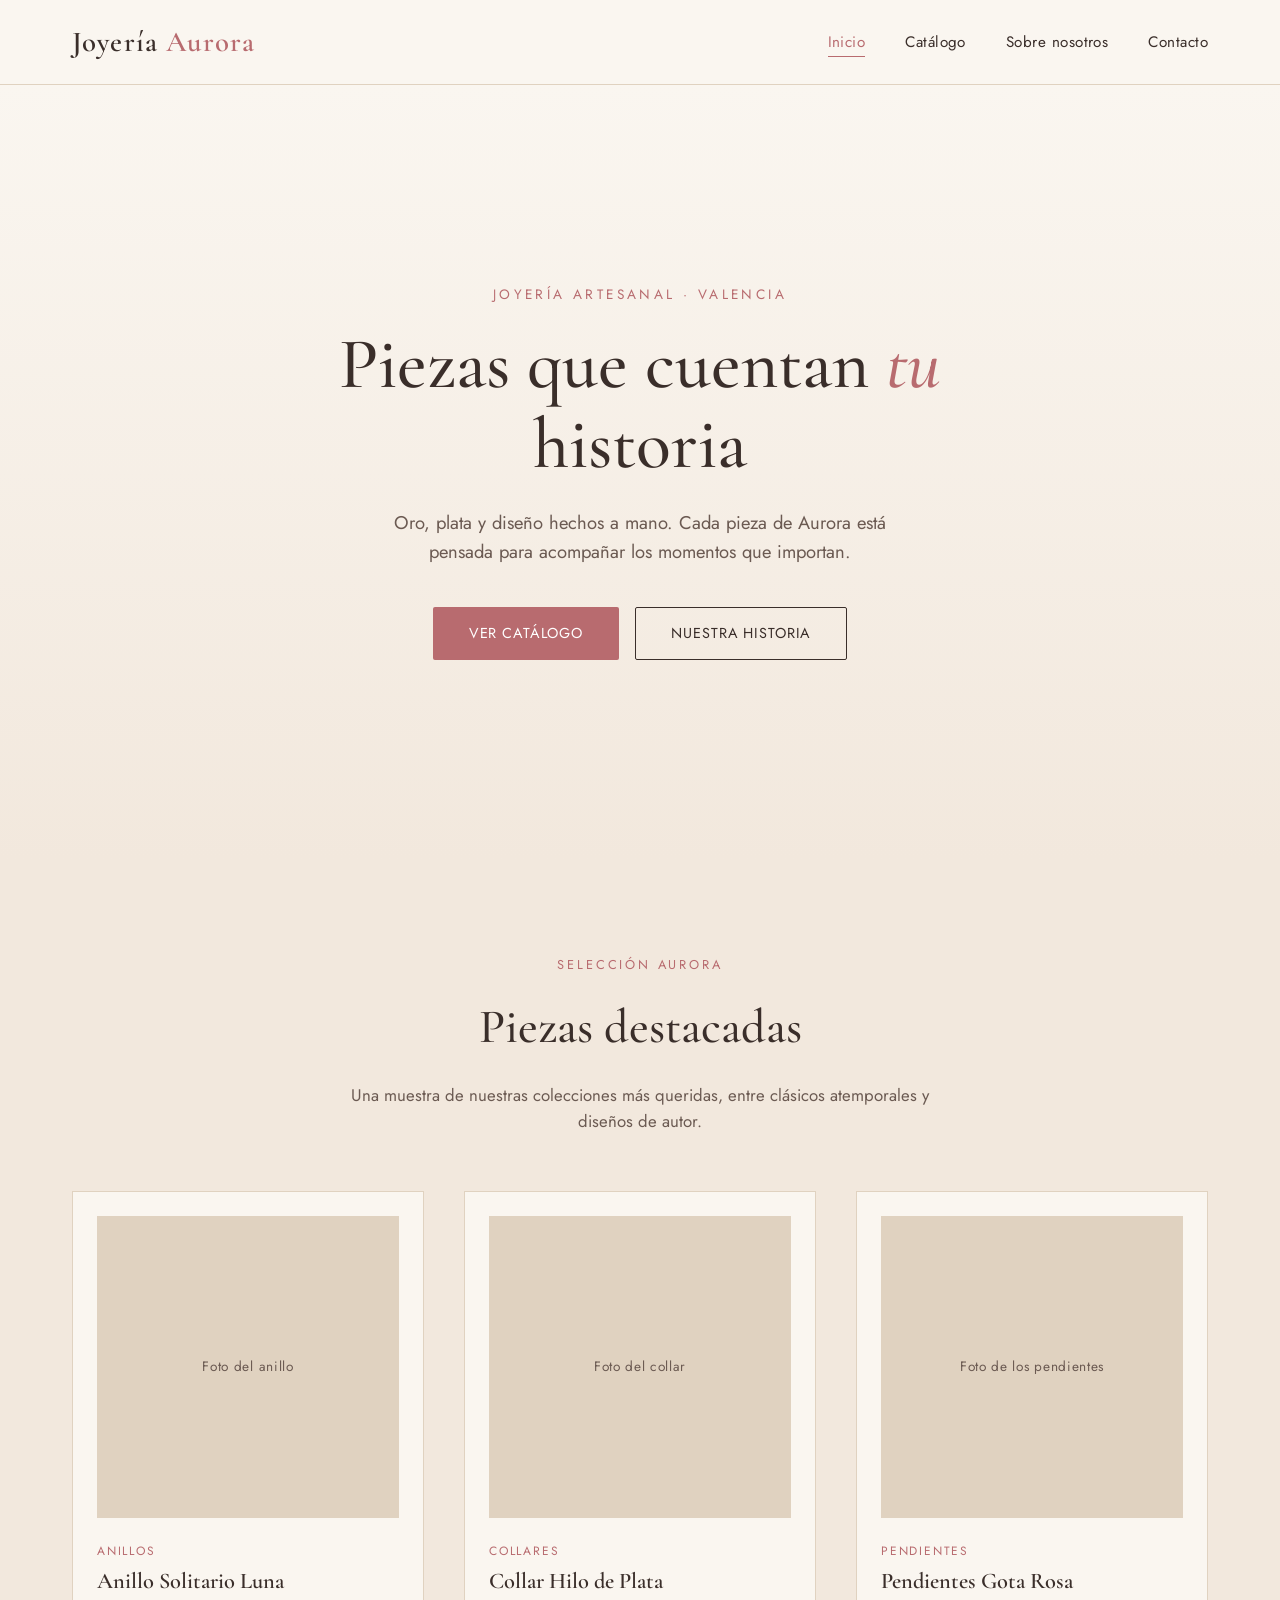
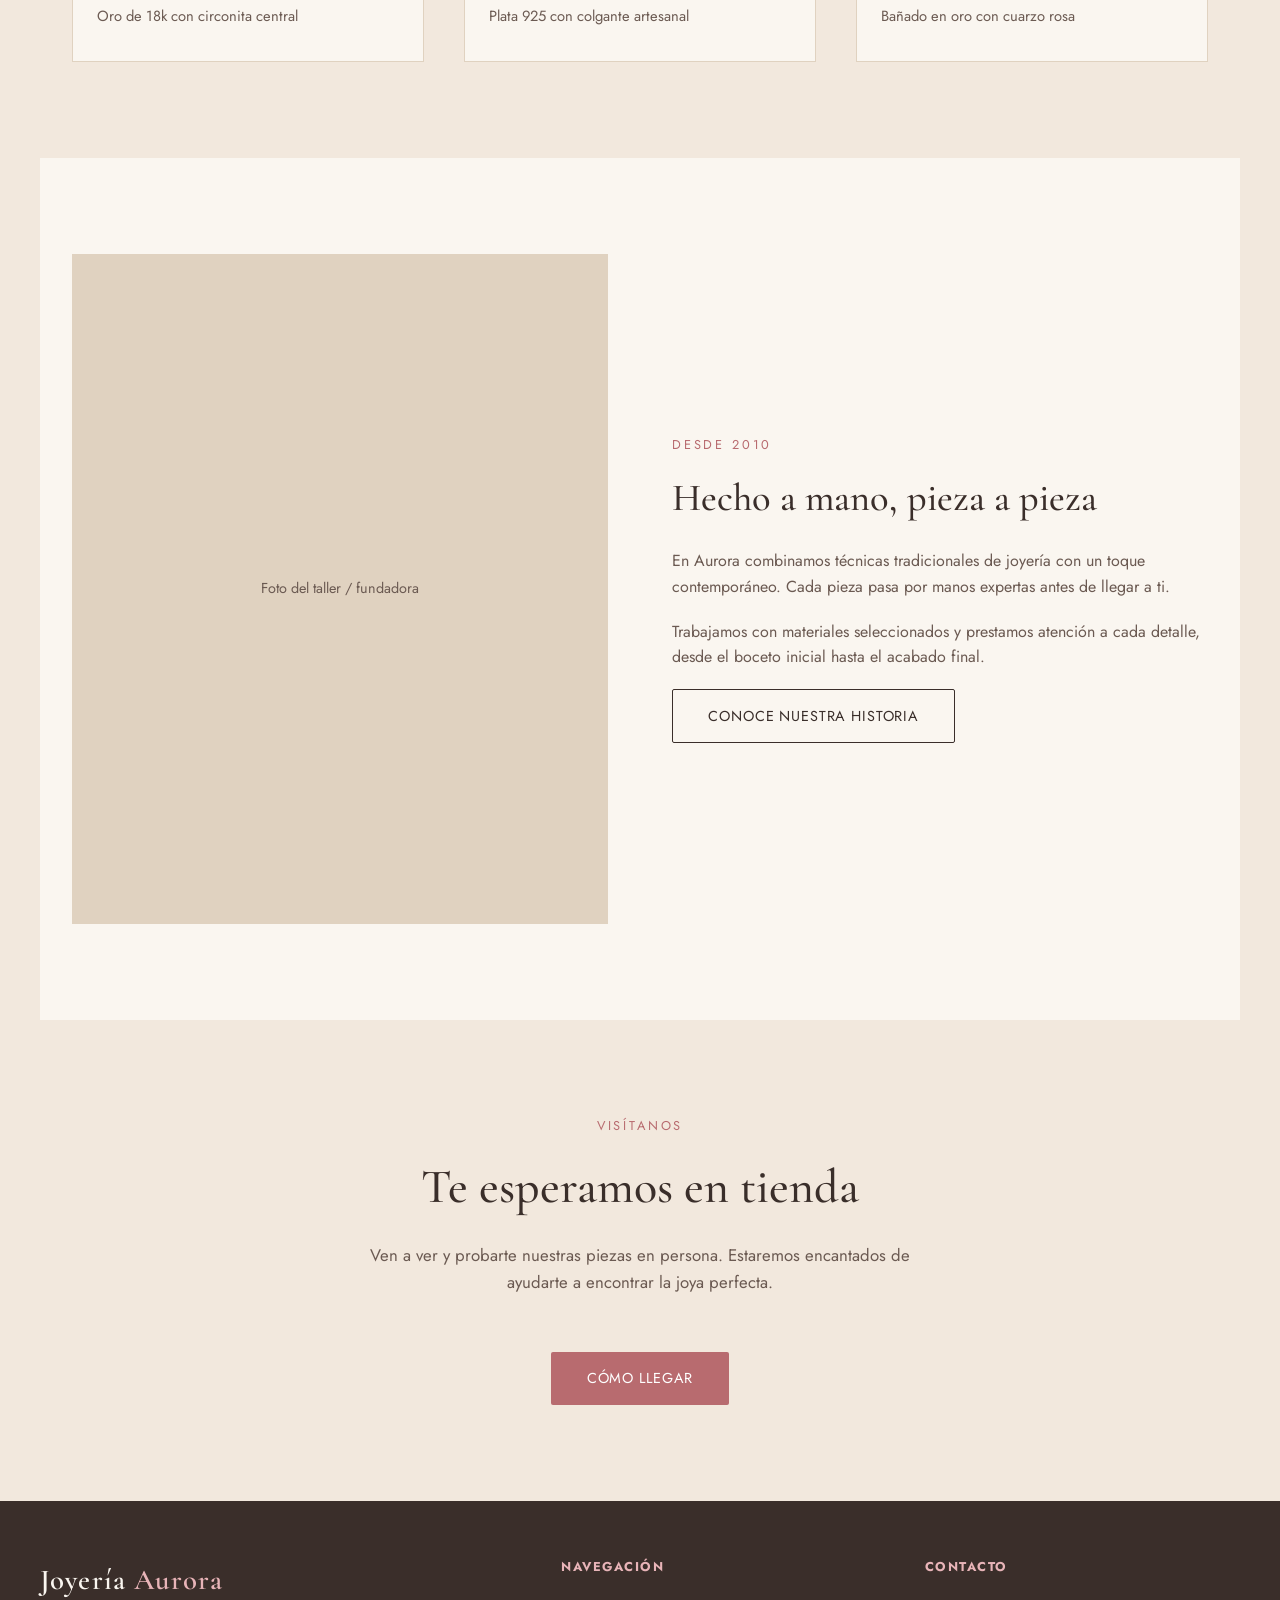
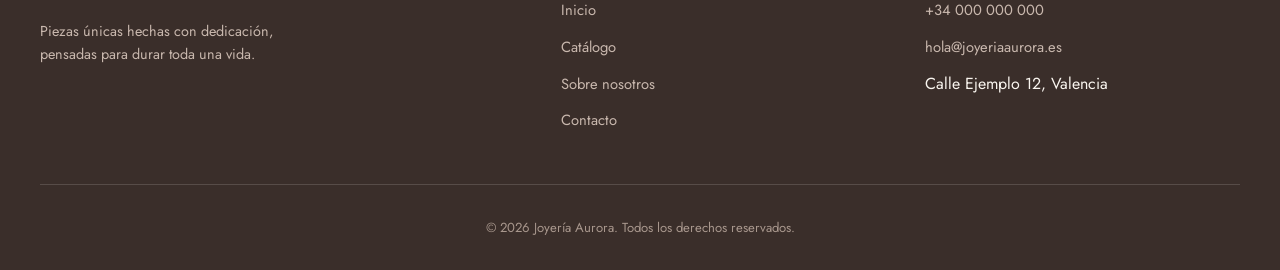
==== index.html @ 9f04e13f "Add files via upload" ====
<!DOCTYPE html>
<html lang="es">
<head>
  <meta charset="UTF-8">
  <meta name="viewport" content="width=device-width, initial-scale=1.0">
  <title>Joyería Aurora — Piezas con alma</title>
  <meta name="description" content="Joyería Aurora: piezas únicas en oro, plata y diseño artesanal. Descubre nuestra colección y visítanos.">
  <link rel="preconnect" href="https://fonts.googleapis.com">
  <link href="https://fonts.googleapis.com/css2?family=Cormorant+Garamond:ital,wght@0,500;0,600;1,500&family=Jost:wght@300;400;500&display=swap" rel="stylesheet">
  <link rel="stylesheet" href="styles.css">
</head>
<body>

  <header class="site-header">
    <nav class="nav-container">
      <a href="index.html" class="logo">Joyería <span>Aurora</span></a>
      <ul class="nav-links">
        <li><a href="index.html" class="active">Inicio</a></li>
        <li><a href="catalogo.html">Catálogo</a></li>
        <li><a href="nosotros.html">Sobre nosotros</a></li>
        <li><a href="contacto.html">Contacto</a></li>
      </ul>
      <button class="nav-toggle" aria-label="Abrir menú">
        <span></span><span></span><span></span>
      </button>
    </nav>
  </header>

  <section class="hero">
    <div class="hero-content">
      <span class="hero-eyebrow">Joyería artesanal · Valencia</span>
      <h1>Piezas que cuentan <em>tu</em> historia</h1>
      <p>Oro, plata y diseño hechos a mano. Cada pieza de Aurora está pensada para acompañar los momentos que importan.</p>
      <div class="hero-buttons">
        <a href="catalogo.html" class="btn btn-primary">Ver catálogo</a>
        <a href="nosotros.html" class="btn btn-outline">Nuestra historia</a>
      </div>
    </div>
  </section>

  <section class="section">
    <div class="section-header">
      <span class="section-eyebrow">Selección Aurora</span>
      <h2>Piezas destacadas</h2>
      <p>Una muestra de nuestras colecciones más queridas, entre clásicos atemporales y diseños de autor.</p>
    </div>

    <div class="vitrina-grid">
      <div class="vitrina-pieza">
        <div class="vitrina-imagen">Foto del anillo</div>
        <span class="vitrina-categoria">Anillos</span>
        <h3>Anillo Solitario Luna</h3>
        <p>Oro de 18k con circonita central</p>
      </div>
      <div class="vitrina-pieza">
        <div class="vitrina-imagen">Foto del collar</div>
        <span class="vitrina-categoria">Collares</span>
        <h3>Collar Hilo de Plata</h3>
        <p>Plata 925 con colgante artesanal</p>
      </div>
      <div class="vitrina-pieza">
        <div class="vitrina-imagen">Foto de los pendientes</div>
        <span class="vitrina-categoria">Pendientes</span>
        <h3>Pendientes Gota Rosa</h3>
        <p>Bañado en oro con cuarzo rosa</p>
      </div>
    </div>
  </section>

  <section class="section section-alt">
    <div class="about-grid">
      <div class="about-imagen">Foto del taller / fundadora</div>
      <div class="about-texto">
        <span class="section-eyebrow">Desde 2010</span>
        <h2>Hecho a mano, pieza a pieza</h2>
        <p>En Aurora combinamos técnicas tradicionales de joyería con un toque contemporáneo. Cada pieza pasa por manos expertas antes de llegar a ti.</p>
        <p>Trabajamos con materiales seleccionados y prestamos atención a cada detalle, desde el boceto inicial hasta el acabado final.</p>
        <a href="nosotros.html" class="btn btn-outline">Conoce nuestra historia</a>
      </div>
    </div>
  </section>

  <section class="section">
    <div class="section-header">
      <span class="section-eyebrow">Visítanos</span>
      <h2>Te esperamos en tienda</h2>
      <p>Ven a ver y probarte nuestras piezas en persona. Estaremos encantados de ayudarte a encontrar la joya perfecta.</p>
    </div>
    <div style="text-align: center;">
      <a href="contacto.html" class="btn btn-primary">Cómo llegar</a>
    </div>
  </section>

  <footer class="site-footer">
    <div class="footer-container">
      <div class="footer-brand">
        <a href="index.html" class="logo">Joyería <span>Aurora</span></a>
        <p>Piezas únicas hechas con dedicación, pensadas para durar toda una vida.</p>
      </div>
      <div class="footer-col">
        <h5>Navegación</h5>
        <ul>
          <li><a href="index.html">Inicio</a></li>
          <li><a href="catalogo.html">Catálogo</a></li>
          <li><a href="nosotros.html">Sobre nosotros</a></li>
          <li><a href="contacto.html">Contacto</a></li>
        </ul>
      </div>
      <div class="footer-col">
        <h5>Contacto</h5>
        <ul>
          <li><a href="tel:+34000000000">+34 000 000 000</a></li>
          <li><a href="mailto:hola@joyeriaaurora.es">hola@joyeriaaurora.es</a></li>
          <li>Calle Ejemplo 12, Valencia</li>
        </ul>
      </div>
    </div>
    <div class="footer-bottom">
      © 2026 Joyería Aurora. Todos los derechos reservados.
    </div>
  </footer>

  <script src="script.js"></script>
</body>
</html>
---- styles.css ----
/* ===== Joyería — Hoja de estilos compartida ===== */

:root {
  --beige-fondo: #F2E8DD;
  --beige-claro: #FAF6F0;
  --beige-oscuro: #E0D2C0;
  --rosa-suave: #E8B4B8;
  --rosa-acento: #D88C8C;
  --rosa-profundo: #B86B6F;
  --texto-principal: #3A2E2A;
  --texto-suave: #6B5A52;
  --blanco: #FFFFFF;
  --sombra: rgba(58, 46, 42, 0.12);

  --fuente-titulos: 'Cormorant Garamond', 'Playfair Display', Georgia, serif;
  --fuente-cuerpo: 'Jost', 'Helvetica Neue', Arial, sans-serif;
}

* {
  box-sizing: border-box;
  margin: 0;
  padding: 0;
}

html {
  scroll-behavior: smooth;
}

body {
  font-family: var(--fuente-cuerpo);
  background-color: var(--beige-fondo);
  color: var(--texto-principal);
  line-height: 1.6;
  -webkit-font-smoothing: antialiased;
}

a {
  text-decoration: none;
  color: inherit;
}

img {
  max-width: 100%;
  display: block;
}

ul {
  list-style: none;
}

/* ===== Header / Navegación ===== */

.site-header {
  position: sticky;
  top: 0;
  z-index: 100;
  background-color: var(--beige-claro);
  border-bottom: 1px solid var(--beige-oscuro);
}

.nav-container {
  max-width: 1200px;
  margin: 0 auto;
  display: flex;
  justify-content: space-between;
  align-items: center;
  padding: 1.2rem 2rem;
}

.logo {
  font-family: var(--fuente-titulos);
  font-size: 1.8rem;
  font-weight: 600;
  letter-spacing: 0.04em;
  color: var(--texto-principal);
}

.logo span {
  color: var(--rosa-profundo);
}

.nav-links {
  display: flex;
  gap: 2.5rem;
  font-size: 0.95rem;
  letter-spacing: 0.03em;
}

.nav-links a {
  position: relative;
  padding-bottom: 4px;
  transition: color 0.25s ease;
}

.nav-links a::after {
  content: '';
  position: absolute;
  left: 0;
  bottom: 0;
  width: 0;
  height: 1px;
  background-color: var(--rosa-profundo);
  transition: width 0.25s ease;
}

.nav-links a:hover,
.nav-links a.active {
  color: var(--rosa-profundo);
}

.nav-links a:hover::after,
.nav-links a.active::after {
  width: 100%;
}

.nav-toggle {
  display: none;
  flex-direction: column;
  gap: 5px;
  background: none;
  border: none;
  cursor: pointer;
  padding: 0.5rem;
}

.nav-toggle span {
  width: 24px;
  height: 2px;
  background-color: var(--texto-principal);
}

/* ===== Botones ===== */

.btn {
  display: inline-block;
  padding: 0.9rem 2.2rem;
  font-family: var(--fuente-cuerpo);
  font-size: 0.9rem;
  letter-spacing: 0.06em;
  text-transform: uppercase;
  border-radius: 2px;
  cursor: pointer;
  transition: all 0.3s ease;
  border: 1px solid transparent;
}

.btn-primary {
  background-color: var(--rosa-profundo);
  color: var(--blanco);
}

.btn-primary:hover {
  background-color: var(--texto-principal);
}

.btn-outline {
  background-color: transparent;
  border: 1px solid var(--texto-principal);
  color: var(--texto-principal);
}

.btn-outline:hover {
  background-color: var(--texto-principal);
  color: var(--blanco);
}

/* ===== Hero ===== */

.hero {
  position: relative;
  min-height: 86vh;
  display: flex;
  align-items: center;
  justify-content: center;
  text-align: center;
  padding: 4rem 2rem;
  overflow: hidden;
  background: linear-gradient(180deg, var(--beige-claro) 0%, var(--beige-fondo) 100%);
}

.hero-ornament {
  position: absolute;
  inset: 0;
  pointer-events: none;
  opacity: 0.5;
}

.hero-content {
  position: relative;
  max-width: 700px;
  z-index: 2;
}

.hero-eyebrow {
  font-size: 0.85rem;
  letter-spacing: 0.25em;
  text-transform: uppercase;
  color: var(--rosa-profundo);
  margin-bottom: 1.2rem;
  display: block;
}

.hero h1 {
  font-family: var(--fuente-titulos);
  font-size: clamp(2.8rem, 6vw, 4.5rem);
  font-weight: 500;
  line-height: 1.1;
  margin-bottom: 1.5rem;
  color: var(--texto-principal);
}

.hero h1 em {
  font-style: italic;
  color: var(--rosa-profundo);
}

.hero p {
  font-size: 1.15rem;
  color: var(--texto-suave);
  margin-bottom: 2.5rem;
  max-width: 520px;
  margin-left: auto;
  margin-right: auto;
}

.hero-buttons {
  display: flex;
  gap: 1rem;
  justify-content: center;
  flex-wrap: wrap;
}

/* ===== Secciones generales ===== */

.section {
  padding: 6rem 2rem;
  max-width: 1200px;
  margin: 0 auto;
}

.section-header {
  text-align: center;
  max-width: 600px;
  margin: 0 auto 3.5rem;
}

.section-eyebrow {
  font-size: 0.8rem;
  letter-spacing: 0.22em;
  text-transform: uppercase;
  color: var(--rosa-profundo);
  display: block;
  margin-bottom: 0.8rem;
}

.section-header h2 {
  font-family: var(--fuente-titulos);
  font-size: clamp(2.2rem, 4vw, 3rem);
  font-weight: 500;
  color: var(--texto-principal);
  margin-bottom: 1rem;
}

.section-header p {
  color: var(--texto-suave);
  font-size: 1.05rem;
}

.section-alt {
  background-color: var(--beige-claro);
}

/* ===== Vitrina (tarjetas de producto) — elemento de firma ===== */

.vitrina-grid {
  display: grid;
  grid-template-columns: repeat(auto-fit, minmax(260px, 1fr));
  gap: 2.5rem;
}

.vitrina-pieza {
  position: relative;
  background-color: var(--beige-claro);
  border: 1px solid var(--beige-oscuro);
  padding: 1.5rem 1.5rem 2rem;
  transition: transform 0.35s ease, box-shadow 0.35s ease;
}

.vitrina-pieza::before {
  content: '';
  position: absolute;
  inset: 10px;
  border: 1px solid var(--rosa-suave);
  opacity: 0;
  transition: opacity 0.35s ease;
  pointer-events: none;
}

.vitrina-pieza:hover {
  transform: translateY(-6px);
  box-shadow: 0 20px 40px var(--sombra);
}

.vitrina-pieza:hover::before {
  opacity: 1;
}

.vitrina-imagen {
  width: 100%;
  aspect-ratio: 1;
  background-color: var(--beige-oscuro);
  display: flex;
  align-items: center;
  justify-content: center;
  margin-bottom: 1.2rem;
  color: var(--texto-suave);
  font-size: 0.85rem;
  letter-spacing: 0.05em;
  overflow: hidden;
}

.vitrina-imagen img {
  width: 100%;
  height: 100%;
  object-fit: cover;
}

.vitrina-categoria {
  font-size: 0.75rem;
  letter-spacing: 0.15em;
  text-transform: uppercase;
  color: var(--rosa-profundo);
  margin-bottom: 0.4rem;
}

.vitrina-pieza h3 {
  font-family: var(--fuente-titulos);
  font-size: 1.4rem;
  font-weight: 600;
  margin-bottom: 0.4rem;
}

.vitrina-pieza p {
  color: var(--texto-suave);
  font-size: 0.92rem;
}

/* ===== Filtros de catálogo ===== */

.filtros {
  display: flex;
  gap: 0.8rem;
  justify-content: center;
  flex-wrap: wrap;
  margin-bottom: 3rem;
}

.filtro-btn {
  padding: 0.6rem 1.4rem;
  background-color: transparent;
  border: 1px solid var(--beige-oscuro);
  color: var(--texto-suave);
  font-family: var(--fuente-cuerpo);
  font-size: 0.85rem;
  letter-spacing: 0.04em;
  cursor: pointer;
  transition: all 0.25s ease;
  border-radius: 2px;
}

.filtro-btn:hover,
.filtro-btn.activo {
  background-color: var(--rosa-profundo);
  border-color: var(--rosa-profundo);
  color: var(--blanco);
}

/* ===== Sobre nosotros ===== */

.about-grid {
  display: grid;
  grid-template-columns: 1fr 1fr;
  gap: 4rem;
  align-items: center;
}

.about-imagen {
  aspect-ratio: 4/5;
  background-color: var(--beige-oscuro);
  display: flex;
  align-items: center;
  justify-content: center;
  color: var(--texto-suave);
  font-size: 0.9rem;
  overflow: hidden;
}

.about-imagen img {
  width: 100%;
  height: 100%;
  object-fit: cover;
}

.about-texto h2 {
  font-family: var(--fuente-titulos);
  font-size: 2.4rem;
  font-weight: 500;
  margin-bottom: 1.2rem;
}

.about-texto p {
  color: var(--texto-suave);
  margin-bottom: 1.2rem;
}

.valores {
  display: grid;
  grid-template-columns: repeat(3, 1fr);
  gap: 2rem;
  margin-top: 4rem;
  text-align: center;
}

.valor h4 {
  font-family: var(--fuente-titulos);
  font-size: 1.3rem;
  margin-bottom: 0.5rem;
  color: var(--rosa-profundo);
}

.valor p {
  color: var(--texto-suave);
  font-size: 0.92rem;
}

/* ===== Contacto ===== */

.contacto-grid {
  display: grid;
  grid-template-columns: 1fr 1fr;
  gap: 4rem;
}

.contacto-info h3 {
  font-family: var(--fuente-titulos);
  font-size: 1.6rem;
  margin-bottom: 1.5rem;
}

.contacto-item {
  margin-bottom: 1.5rem;
}

.contacto-item span {
  display: block;
  font-size: 0.75rem;
  letter-spacing: 0.12em;
  text-transform: uppercase;
  color: var(--rosa-profundo);
  margin-bottom: 0.3rem;
}

.contacto-item p {
  color: var(--texto-suave);
}

.mapa-placeholder {
  width: 100%;
  aspect-ratio: 16/10;
  background-color: var(--beige-oscuro);
  display: flex;
  align-items: center;
  justify-content: center;
  color: var(--texto-suave);
  font-size: 0.9rem;
  margin-top: 2rem;
}

.form-group {
  margin-bottom: 1.3rem;
}

.form-group label {
  display: block;
  font-size: 0.8rem;
  letter-spacing: 0.08em;
  text-transform: uppercase;
  color: var(--texto-suave);
  margin-bottom: 0.5rem;
}

.form-group input,
.form-group textarea {
  width: 100%;
  padding: 0.85rem 1rem;
  background-color: var(--beige-claro);
  border: 1px solid var(--beige-oscuro);
  font-family: var(--fuente-cuerpo);
  font-size: 0.95rem;
  color: var(--texto-principal);
  border-radius: 2px;
  transition: border-color 0.25s ease;
}

.form-group input:focus,
.form-group textarea:focus {
  outline: none;
  border-color: var(--rosa-profundo);
}

.form-group textarea {
  resize: vertical;
  min-height: 120px;
}

/* ===== Footer ===== */

.site-footer {
  background-color: var(--texto-principal);
  color: var(--beige-claro);
  padding: 3.5rem 2rem 2rem;
}

.footer-container {
  max-width: 1200px;
  margin: 0 auto;
  display: grid;
  grid-template-columns: 1.5fr 1fr 1fr;
  gap: 3rem;
  margin-bottom: 2.5rem;
}

.footer-brand .logo {
  color: var(--beige-claro);
  margin-bottom: 1rem;
  display: block;
}

.footer-brand .logo span {
  color: var(--rosa-suave);
}

.footer-brand p {
  color: #C9B8AE;
  font-size: 0.9rem;
  max-width: 280px;
}

.footer-col h5 {
  font-size: 0.8rem;
  letter-spacing: 0.12em;
  text-transform: uppercase;
  margin-bottom: 1.2rem;
  color: var(--rosa-suave);
}

.footer-col ul li {
  margin-bottom: 0.7rem;
}

.footer-col ul li a {
  color: #C9B8AE;
  font-size: 0.92rem;
  transition: color 0.25s ease;
}

.footer-col ul li a:hover {
  color: var(--beige-claro);
}

.footer-bottom {
  max-width: 1200px;
  margin: 0 auto;
  padding-top: 2rem;
  border-top: 1px solid rgba(250, 246, 240, 0.15);
  text-align: center;
  font-size: 0.82rem;
  color: #A8978D;
}

/* ===== Responsive ===== */

@media (max-width: 860px) {
  .nav-links {
    position: fixed;
    top: 0;
    right: -100%;
    height: 100vh;
    width: 70%;
    background-color: var(--beige-claro);
    flex-direction: column;
    justify-content: center;
    align-items: center;
    gap: 2rem;
    transition: right 0.35s ease;
    box-shadow: -10px 0 30px var(--sombra);
  }

  .nav-links.abierto {
    right: 0;
  }

  .nav-toggle {
    display: flex;
  }

  .about-grid,
  .contacto-grid {
    grid-template-columns: 1fr;
    gap: 2.5rem;
  }

  .footer-container {
    grid-template-columns: 1fr;
    gap: 2rem;
  }

  .valores {
    grid-template-columns: 1fr;
    gap: 2.5rem;
  }

  .section {
    padding: 4rem 1.5rem;
  }
}

@media (prefers-reduced-motion: reduce) {
  * {
    transition: none !important;
    animation: none !important;
    scroll-behavior: auto !important;
  }
}

/* Foco visible accesible */
a:focus-visible,
button:focus-visible,
input:focus-visible,
textarea:focus-visible {
  outline: 2px solid var(--rosa-profundo);
  outline-offset: 2px;
}
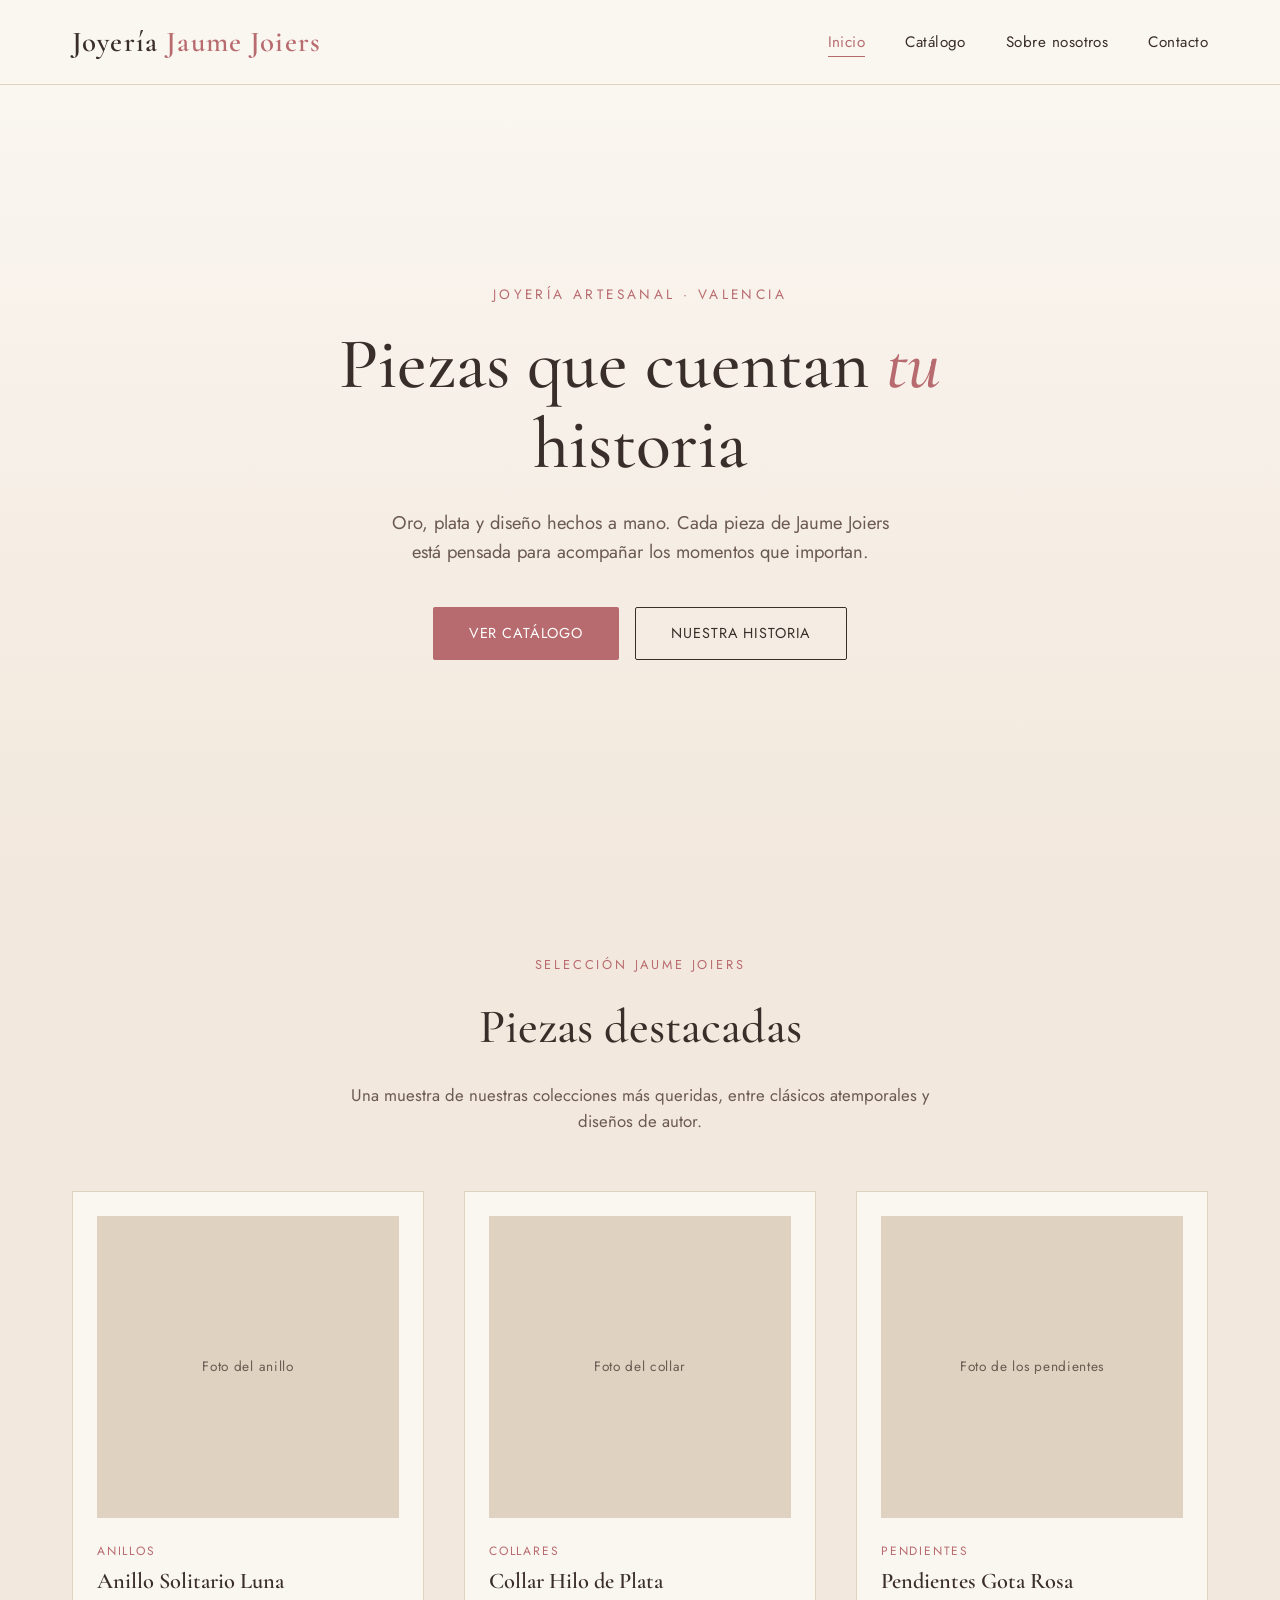
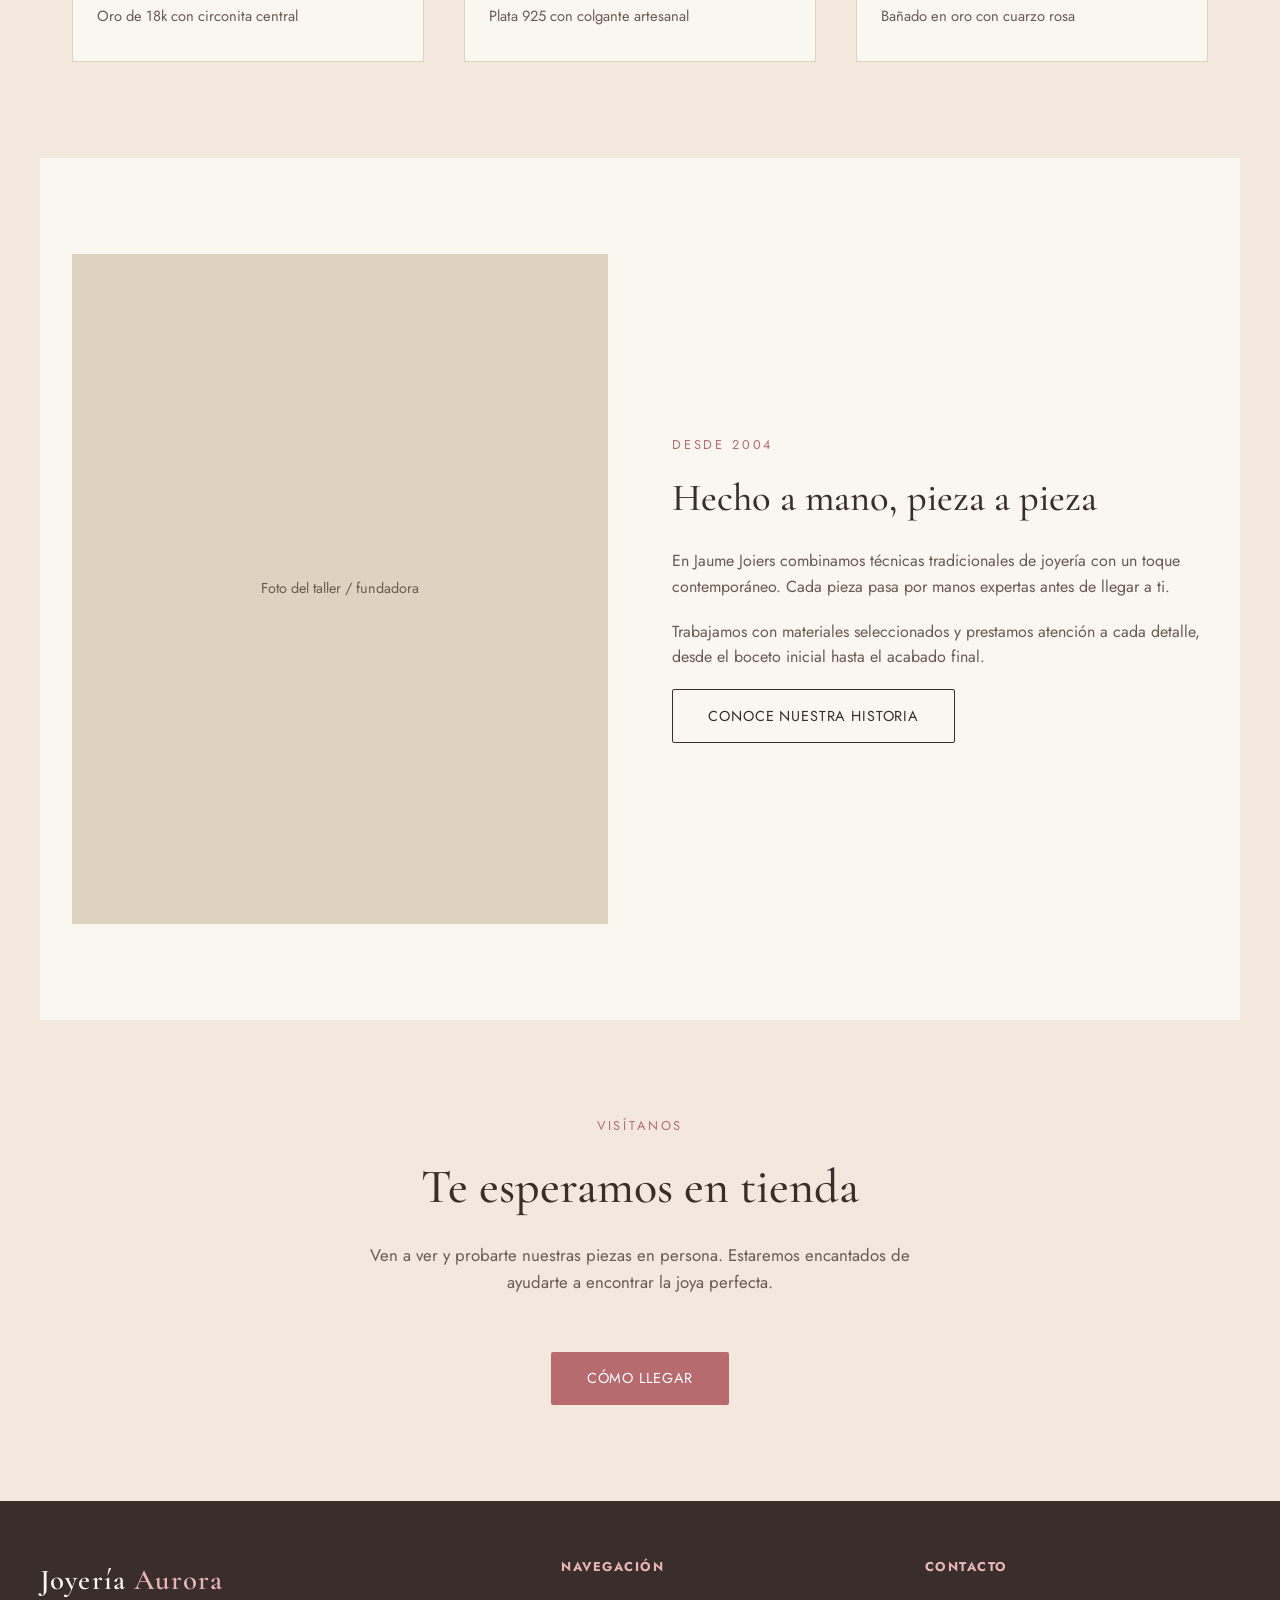
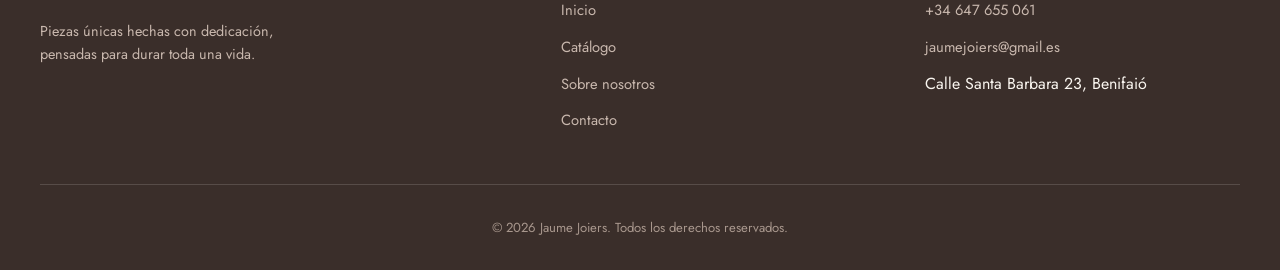
==== commit e7388563: "Update index.html" ====
--- a/index.html
+++ b/index.html
@@ -3,8 +3,8 @@
 <head>
   <meta charset="UTF-8">
   <meta name="viewport" content="width=device-width, initial-scale=1.0">
-  <title>Joyería Aurora — Piezas con alma</title>
-  <meta name="description" content="Joyería Aurora: piezas únicas en oro, plata y diseño artesanal. Descubre nuestra colección y visítanos.">
+  <title>Jaume Joiers — Piezas con alma</title>
+  <meta name="description" content="Jaume Joiers: piezas únicas en oro, plata y diseño artesanal. Descubre nuestra colección y visítanos.">
   <link rel="preconnect" href="https://fonts.googleapis.com">
   <link href="https://fonts.googleapis.com/css2?family=Cormorant+Garamond:ital,wght@0,500;0,600;1,500&family=Jost:wght@300;400;500&display=swap" rel="stylesheet">
   <link rel="stylesheet" href="styles.css">
@@ -13,7 +13,7 @@
 
   <header class="site-header">
     <nav class="nav-container">
-      <a href="index.html" class="logo">Joyería <span>Aurora</span></a>
+      <a href="index.html" class="logo">Joyería <span>Jaume Joiers</span></a>
       <ul class="nav-links">
         <li><a href="index.html" class="active">Inicio</a></li>
         <li><a href="catalogo.html">Catálogo</a></li>
@@ -30,7 +30,7 @@
     <div class="hero-content">
       <span class="hero-eyebrow">Joyería artesanal · Valencia</span>
       <h1>Piezas que cuentan <em>tu</em> historia</h1>
-      <p>Oro, plata y diseño hechos a mano. Cada pieza de Aurora está pensada para acompañar los momentos que importan.</p>
+      <p>Oro, plata y diseño hechos a mano. Cada pieza de Jaume Joiers está pensada para acompañar los momentos que importan.</p>
       <div class="hero-buttons">
         <a href="catalogo.html" class="btn btn-primary">Ver catálogo</a>
         <a href="nosotros.html" class="btn btn-outline">Nuestra historia</a>
@@ -40,7 +40,7 @@
 
   <section class="section">
     <div class="section-header">
-      <span class="section-eyebrow">Selección Aurora</span>
+      <span class="section-eyebrow">Selección Jaume Joiers</span>
       <h2>Piezas destacadas</h2>
       <p>Una muestra de nuestras colecciones más queridas, entre clásicos atemporales y diseños de autor.</p>
     </div>
@@ -71,9 +71,9 @@
     <div class="about-grid">
       <div class="about-imagen">Foto del taller / fundadora</div>
       <div class="about-texto">
-        <span class="section-eyebrow">Desde 2010</span>
+        <span class="section-eyebrow">Desde 2004</span>
         <h2>Hecho a mano, pieza a pieza</h2>
-        <p>En Aurora combinamos técnicas tradicionales de joyería con un toque contemporáneo. Cada pieza pasa por manos expertas antes de llegar a ti.</p>
+        <p>En Jaume Joiers combinamos técnicas tradicionales de joyería con un toque contemporáneo. Cada pieza pasa por manos expertas antes de llegar a ti.</p>
         <p>Trabajamos con materiales seleccionados y prestamos atención a cada detalle, desde el boceto inicial hasta el acabado final.</p>
         <a href="nosotros.html" class="btn btn-outline">Conoce nuestra historia</a>
       </div>
@@ -109,14 +109,14 @@
       <div class="footer-col">
         <h5>Contacto</h5>
         <ul>
-          <li><a href="tel:+34000000000">+34 000 000 000</a></li>
-          <li><a href="mailto:hola@joyeriaaurora.es">hola@joyeriaaurora.es</a></li>
-          <li>Calle Ejemplo 12, Valencia</li>
+          <li><a href="tel:+34000000000">+34 647 655 061</a></li>
+          <li><a href="mailto:hola@joyeriaaurora.es">jaumejoiers@gmail.es</a></li>
+          <li>Calle Santa Barbara 23, Benifaió</li>
         </ul>
       </div>
     </div>
     <div class="footer-bottom">
-      © 2026 Joyería Aurora. Todos los derechos reservados.
+      © 2026 Jaume Joiers. Todos los derechos reservados.
     </div>
   </footer>
 
